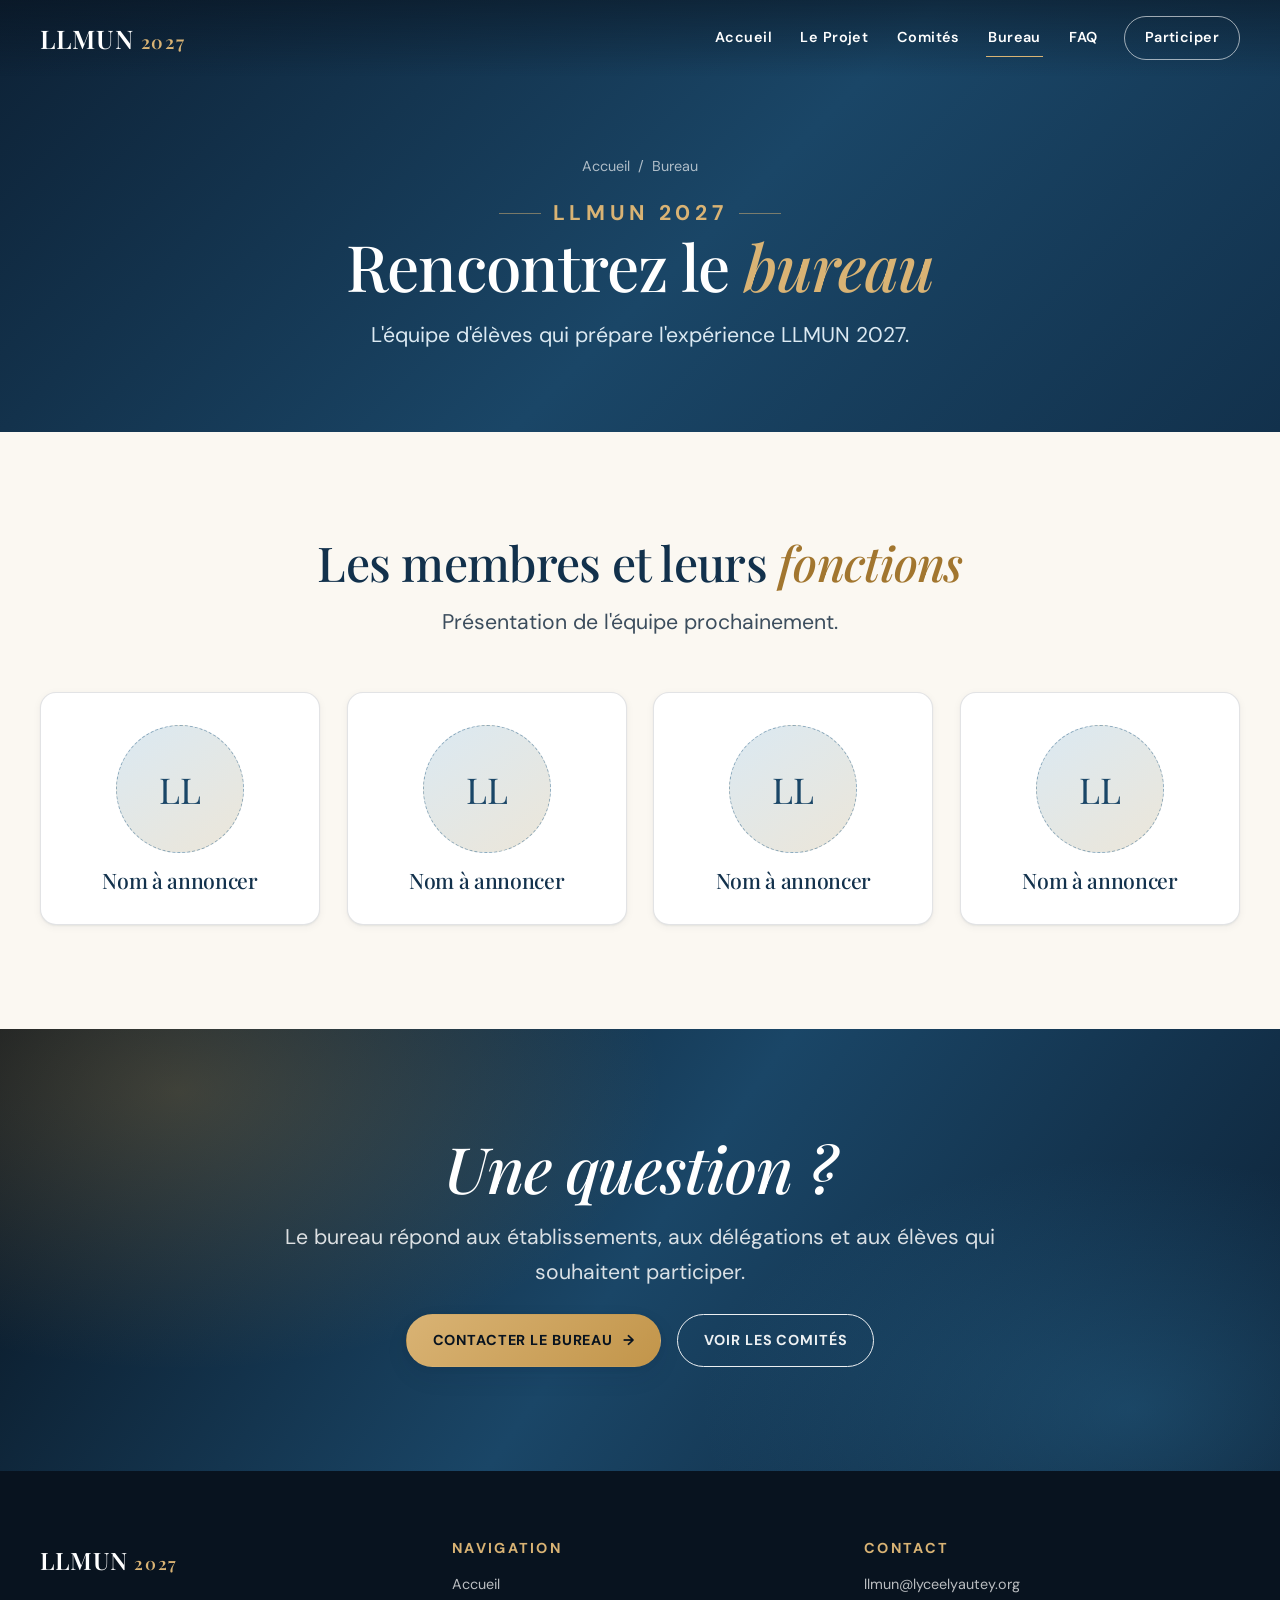
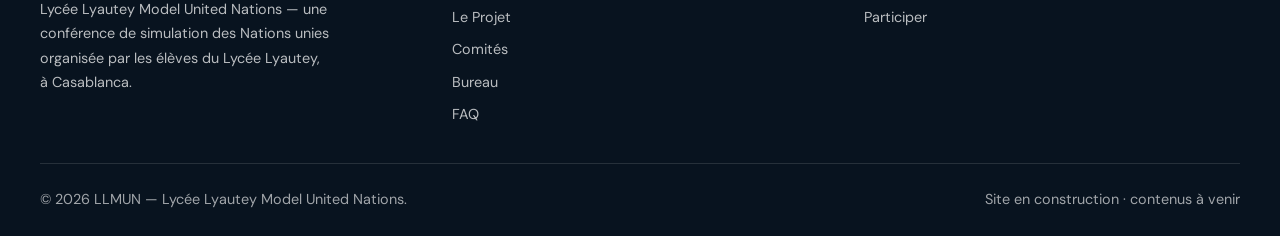
==== pages/bureau/index.html @ 02e1b775 "Structural Fix Corrected the structure of the project for frontend recognition" ====
<!doctype html>
<html lang="fr">
<head>
  <meta charset="UTF-8" />
  <meta name="viewport" content="width=device-width, initial-scale=1, viewport-fit=cover" />
  <title>Bureau — LLMUN 2027</title>
  <meta name="description" content="Le bureau d'administration de LLMUN 2027 : l'équipe d'élèves qui prépare la conférence du Lycée Lyautey." />
  <meta name="theme-color" content="#08131f" />
  <link rel="icon" href="../../assets/favicon.svg" type="image/svg+xml" />

  <link rel="preconnect" href="https://fonts.googleapis.com" />
  <link rel="preconnect" href="https://fonts.gstatic.com" crossorigin />
  <link href="https://fonts.googleapis.com/css2?family=DM+Sans:wght@400;500;600;700&family=Playfair+Display:ital,wght@0,500;0,600;1,500;1,600&display=swap" rel="stylesheet" />
  <link rel="stylesheet" href="../../assets/css/styles.css" />
</head>
<body>
  <a class="skip-link" href="#contenu">Aller au contenu</a>

  <header class="site-header">
    <nav class="nav container" aria-label="Navigation principale">
      <a class="brand" href="../../index.html">LLMUN <span>2027</span></a>
      <button class="nav-toggle" type="button" aria-label="Ouvrir le menu" aria-expanded="false" aria-controls="menu-principal">
        <span></span><span></span><span></span>
      </button>
      <div class="nav-links" id="menu-principal">
        <a href="../../index.html">Accueil</a>
        <a href="../projet/index.html">Le Projet</a>
        <a href="../comites/index.html">Comités</a>
        <a href="../bureau/index.html">Bureau</a>
        <a href="../../index.html#faq">FAQ</a>
        <a class="nav-cta" href="../../index.html#inscription">Participer</a>
      </div>
    </nav>
  </header>

  <section class="page-hero page-hero--plain">
    <div class="container">
      <nav class="breadcrumb" aria-label="Fil d'Ariane">
        <a href="../../index.html">Accueil</a>
        <span aria-hidden="true">/</span>
        <span aria-current="page">Bureau</span>
      </nav>
      <p class="eyebrow">LLMUN 2027</p>
      <h1>Rencontrez le <em>bureau</em></h1>
      <p>L'équipe d'élèves qui prépare l'expérience LLMUN 2027.</p>
    </div>
  </section>

  <main id="contenu">
    <section class="section">
      <div class="container">
        <div class="section__head reveal">
          <h2>Les membres et leurs <em>fonctions</em></h2>
          <p class="section__lead">Présentation de l'équipe prochainement.</p>
        </div>

        <div class="grid-auto grid-4" data-stagger>
          <article class="person-card reveal">
            <span class="person-card__avatar" aria-hidden="true">LL</span>
            <h3>Nom à annoncer</h3>
          </article>

          <article class="person-card reveal">
            <span class="person-card__avatar" aria-hidden="true">LL</span>
            <h3>Nom à annoncer</h3>
          </article>

          <article class="person-card reveal">
            <span class="person-card__avatar" aria-hidden="true">LL</span>
            <h3>Nom à annoncer</h3>
          </article>

          <article class="person-card reveal">
            <span class="person-card__avatar" aria-hidden="true">LL</span>
            <h3>Nom à annoncer</h3>
          </article>
        </div>
      </div>
    </section>
  </main>

  <section class="cta" id="inscription">
    <div class="container">
      <h2>Une question&nbsp;?</h2>
      <p>Le bureau répond aux établissements, aux délégations et aux élèves qui souhaitent participer.</p>
      <div class="btn-row btn-row--center">
        <a class="btn btn--gold" href="mailto:llmun@lyceelyautey.org?subject=Question%20LLMUN%202027">
          Contacter le bureau <span class="btn__arrow" aria-hidden="true">→</span>
        </a>
        <a class="btn btn--ghost" href="../comites/index.html">Voir les comités</a>
      </div>
    </div>
  </section>

  <footer class="site-footer">
    <div class="container">
      <div class="site-footer__grid">
        <div class="site-footer__about">
          <a class="brand" href="../../index.html">LLMUN <span>2027</span></a>
          <p>
            Lycée Lyautey Model United Nations — une conférence de simulation des Nations unies
            organisée par les élèves du Lycée Lyautey, à Casablanca.
          </p>
        </div>

        <nav aria-label="Pages du site">
          <h2>Navigation</h2>
          <ul>
            <li><a href="../../index.html">Accueil</a></li>
            <li><a href="../projet/index.html">Le Projet</a></li>
            <li><a href="../comites/index.html">Comités</a></li>
            <li><a href="../bureau/index.html">Bureau</a></li>
            <li><a href="../../index.html#faq">FAQ</a></li>
          </ul>
        </nav>

        <div>
          <h2>Contact</h2>
          <ul>
            <li><a href="mailto:llmun@lyceelyautey.org">llmun@lyceelyautey.org</a></li>
            <li><a href="../../index.html#inscription">Participer</a></li>
          </ul>
        </div>
      </div>

      <div class="site-footer__bottom">
        <p>© <span data-year>2027</span> LLMUN — Lycée Lyautey Model United Nations.</p>
        <p>Site en construction · contenus à venir</p>
      </div>
    </div>
  </footer>

  <script src="../../assets/js/site.js" defer></script>
</body>
</html>
---- assets/css/styles.css ----
/* ============================================================================
   LLMUN 2027 — Feuille de style principale
   Système de design : jetons → base → primitives de mise en page → composants
   → sections → mouvement → points de rupture.
   Typographie : Playfair Display (titres) + DM Sans (interface / texte courant).
   ========================================================================= */

/* ---------------------------------------------------------------- 1. JETONS */
:root {
  /* Couleurs de marque : bleu nuit diplomatique, laiton chaud, ivoire */
  --navy-950: #08131f;
  --navy-900: #0d2135;
  --navy-800: #12314c;
  --navy-700: #1a4667;
  --navy-600: #235b83;
  --blue-500: #2f7cab;
  --blue-300: #8fbcd6;
  --blue-100: #dbe9f2;

  --brass-600: #8a6224; /* petits textes : 4.8:1 sur papier */
  --brass-accent: #a2762f; /* titres >= 24px : conforme AA gros texte */
  --brass-500: #c2954a;
  --brass-400: #d9b374;
  --brass-200: #f0dcb6;

  --ivory: #fbf8f2;
  --paper: #f4f0e7;
  --paper-2: #ece6d9;

  --ink: #131e29;
  --ink-soft: #3c4d5d;
  --ink-muted: #5c6d78;
  --line: rgba(19, 30, 41, 0.12);
  --line-strong: rgba(19, 30, 41, 0.2);

  /* Rôles sémantiques */
  --bg: var(--ivory);
  --surface: #ffffff;
  --surface-alt: var(--paper);
  --text: var(--ink);
  --text-soft: var(--ink-soft);

  /* Typographie fluide (320px → 1440px) */
  --font-display: "Playfair Display", "Iowan Old Style", Georgia, serif;
  --font-sans: "DM Sans", system-ui, -apple-system, "Segoe UI", Roboto, sans-serif;

  --step--1: clamp(0.82rem, 0.79rem + 0.14vw, 0.9rem);
  --step-0: clamp(1rem, 0.96rem + 0.2vw, 1.09rem);
  --step-1: clamp(1.13rem, 1.06rem + 0.34vw, 1.33rem);
  --step-2: clamp(1.33rem, 1.2rem + 0.63vw, 1.72rem);
  --step-3: clamp(1.6rem, 1.38rem + 1.06vw, 2.25rem);
  --step-4: clamp(1.95rem, 1.58rem + 1.83vw, 3rem);
  --step-5: clamp(2.35rem, 1.73rem + 3.06vw, 4rem);
  --step-6: clamp(2.8rem, 1.65rem + 5.75vw, 6rem);

  /* Rythme d'espacement */
  --space-2xs: 0.375rem;
  --space-xs: 0.625rem;
  --space-s: 1rem;
  --space-m: 1.5rem;
  --space-l: 2.25rem;
  --space-xl: 3.5rem;
  --space-2xl: clamp(3.5rem, 2.5rem + 5vw, 7rem);

  --gutter: clamp(1.25rem, 0.9rem + 1.8vw, 2.5rem);
  --measure: 68ch;
  --container: 1200px;

  /* Formes et profondeur */
  --radius-xs: 6px;
  --radius-s: 10px;
  --radius-m: 16px;
  --radius-l: 26px;
  --radius-pill: 999px;

  --shadow-xs: 0 1px 2px rgba(11, 32, 51, 0.06), 0 2px 8px rgba(11, 32, 51, 0.05);
  --shadow-s: 0 2px 6px rgba(11, 32, 51, 0.07), 0 10px 24px rgba(11, 32, 51, 0.07);
  --shadow-m: 0 6px 14px rgba(11, 32, 51, 0.09), 0 20px 44px rgba(11, 32, 51, 0.11);
  --shadow-l: 0 18px 40px rgba(8, 19, 31, 0.18), 0 44px 90px rgba(8, 19, 31, 0.18);

  --ring: 0 0 0 3px var(--ivory), 0 0 0 6px var(--blue-500);

  /* Mouvement */
  --ease-out: cubic-bezier(0.22, 0.68, 0.32, 1);
  --ease-spring: cubic-bezier(0.32, 1.4, 0.5, 1);
  --t-fast: 160ms;
  --t-med: 280ms;
  --t-slow: 520ms;

  --header-h: 76px;
}

@media (min-width: 1600px) {
  :root {
    --container: 1320px;
  }
}

/* ------------------------------------------------------------ 2. BASE / RESET */
*,
*::before,
*::after {
  box-sizing: border-box;
}

html {
  -webkit-text-size-adjust: 100%;
  scroll-behavior: smooth;
  scroll-padding-top: calc(var(--header-h) + 1rem);
}

body {
  margin: 0;
  background: var(--bg);
  color: var(--text);
  font-family: var(--font-sans);
  font-size: var(--step-0);
  line-height: 1.65;
  overflow-x: hidden;
  -webkit-font-smoothing: antialiased;
  text-rendering: optimizeLegibility;
}

img,
picture,
svg,
video {
  display: block;
  max-width: 100%;
  height: auto;
}

h1,
h2,
h3,
h4 {
  font-family: var(--font-display);
  font-weight: 500;
  line-height: 1.1;
  margin: 0;
  text-wrap: balance;
  letter-spacing: -0.015em;
}

p {
  margin: 0;
  text-wrap: pretty;
}

a {
  color: inherit;
}

button {
  font: inherit;
  color: inherit;
}

:focus-visible {
  outline: none;
  box-shadow: var(--ring);
  border-radius: var(--radius-xs);
}

::selection {
  background: var(--brass-200);
  color: var(--navy-900);
}

.skip-link {
  position: absolute;
  left: 50%;
  top: 0;
  transform: translate(-50%, -150%);
  z-index: 200;
  padding: 0.75rem 1.25rem;
  background: var(--navy-900);
  color: #fff;
  border-radius: 0 0 var(--radius-s) var(--radius-s);
  font-weight: 600;
  text-decoration: none;
  transition: transform var(--t-fast) var(--ease-out);
}

.skip-link:focus-visible {
  transform: translate(-50%, 0);
}

.visually-hidden {
  position: absolute !important;
  width: 1px;
  height: 1px;
  padding: 0;
  margin: -1px;
  overflow: hidden;
  clip-path: inset(50%);
  white-space: nowrap;
}

/* -------------------------------------------------------- 3. MISE EN PAGE */
.container {
  width: min(var(--container), 100% - (var(--gutter) * 2));
  margin-inline: auto;
}

.container--narrow {
  width: min(820px, 100% - (var(--gutter) * 2));
}

.section {
  padding-block: var(--space-2xl);
}

.section--tight {
  padding-block: clamp(2.5rem, 1.8rem + 3.5vw, 4.5rem);
}

.section--paper {
  background: var(--paper);
}

.section__head {
  max-width: 62ch;
  margin-inline: auto;
  text-align: center;
  margin-bottom: clamp(2rem, 1.4rem + 2.4vw, 3.5rem);
}

.section__head h2,
.section__title {
  font-size: var(--step-4);
  color: var(--navy-800);
}

.section__head h2 em,
.section__title em {
  font-style: italic;
  color: var(--brass-accent);
}

.section__lead {
  margin-top: var(--space-s);
  color: var(--text-soft);
  font-size: var(--step-1);
  line-height: 1.6;
}

/* Surtitre avec filets décoratifs */
.eyebrow {
  display: flex;
  align-items: center;
  justify-content: center;
  gap: 0.75rem;
  margin: 0 0 var(--space-s);
  font-family: var(--font-sans);
  font-size: clamp(0.68rem, 0.64rem + 0.2vw, 0.78rem);
  font-weight: 700;
  letter-spacing: 0.22em;
  text-transform: uppercase;
  color: var(--brass-600);
}

.eyebrow::before,
.eyebrow::after {
  content: "";
  width: clamp(18px, 5vw, 42px);
  height: 1px;
  background: currentColor;
  opacity: 0.5;
}

.eyebrow--start {
  justify-content: flex-start;
}

.eyebrow--start::before {
  display: none;
}

/* ------------------------------------------------------------- 4. BOUTONS */
.btn {
  --btn-bg: var(--navy-700);
  --btn-fg: #fff;
  display: inline-flex;
  align-items: center;
  justify-content: center;
  gap: 0.6rem;
  min-height: 48px;
  padding: 0.85rem 1.6rem;
  border: 1px solid transparent;
  border-radius: var(--radius-pill);
  background: var(--btn-bg);
  color: var(--btn-fg);
  font-family: var(--font-sans);
  font-size: var(--step--1);
  font-weight: 700;
  letter-spacing: 0.06em;
  text-transform: uppercase;
  text-decoration: none;
  cursor: pointer;
  box-shadow: var(--shadow-s);
  transition: transform var(--t-fast) var(--ease-out), box-shadow var(--t-med) var(--ease-out),
    background-color var(--t-med) var(--ease-out), color var(--t-med) var(--ease-out),
    border-color var(--t-med) var(--ease-out);
}

.btn:hover {
  transform: translateY(-2px);
  box-shadow: var(--shadow-m);
}

.btn:active {
  transform: translateY(0);
}

.btn__arrow {
  transition: transform var(--t-med) var(--ease-spring);
}

.btn:hover .btn__arrow {
  transform: translateX(4px);
}

.btn--gold {
  --btn-bg: linear-gradient(135deg, var(--brass-400), var(--brass-500));
  --btn-fg: var(--navy-950);
}

.btn--light {
  --btn-bg: var(--ivory);
  --btn-fg: var(--navy-800);
}

.btn--ghost {
  --btn-bg: transparent;
  --btn-fg: currentColor;
  border-color: currentColor;
  box-shadow: none;
  opacity: 0.92;
}

.btn--ghost:hover {
  background: rgba(255, 255, 255, 0.12);
  box-shadow: none;
  opacity: 1;
}

.btn--on-light.btn--ghost {
  color: var(--navy-800);
  border-color: var(--line-strong);
}

.btn--on-light.btn--ghost:hover {
  background: rgba(19, 49, 76, 0.06);
}

.btn[disabled],
.btn[aria-disabled="true"] {
  cursor: not-allowed;
  opacity: 0.55;
  box-shadow: none;
}

.btn[disabled]:hover,
.btn[aria-disabled="true"]:hover {
  transform: none;
  box-shadow: none;
}

.btn-row {
  display: flex;
  flex-wrap: wrap;
  gap: var(--space-s);
}

.btn-row--center {
  justify-content: center;
}

/* Lien texte fléché */
.link-arrow {
  display: inline-flex;
  align-items: center;
  gap: 0.5rem;
  font-weight: 700;
  font-size: var(--step--1);
  letter-spacing: 0.04em;
  text-transform: uppercase;
  text-decoration: none;
  color: var(--navy-700);
  padding-block: 0.35rem;
}

.link-arrow span:last-child {
  transition: transform var(--t-med) var(--ease-spring);
}

.link-arrow:hover span:last-child {
  transform: translateX(5px);
}

/* -------------------------------------------------------- 5. EN-TÊTE / NAV */
.site-header {
  position: fixed;
  inset: 0 0 auto;
  z-index: 100;
  transition: background-color var(--t-med) var(--ease-out), box-shadow var(--t-med) var(--ease-out);
}

.site-header::after {
  content: "";
  position: absolute;
  inset: 0;
  z-index: -1;
  background: linear-gradient(180deg, rgba(8, 19, 31, 0.55), rgba(8, 19, 31, 0));
  opacity: 1;
  transition: opacity var(--t-med) var(--ease-out);
}

.site-header.is-stuck {
  background: rgba(251, 248, 242, 0.9);
  backdrop-filter: saturate(150%) blur(14px);
  -webkit-backdrop-filter: saturate(150%) blur(14px);
  box-shadow: 0 1px 0 var(--line), var(--shadow-xs);
}

.site-header.is-stuck::after {
  opacity: 0;
}

.nav {
  display: flex;
  align-items: center;
  justify-content: space-between;
  gap: var(--space-m);
  min-height: var(--header-h);
}

.brand {
  display: inline-flex;
  align-items: baseline;
  gap: 0.4rem;
  font-family: var(--font-display);
  font-size: clamp(1.25rem, 1.1rem + 0.7vw, 1.6rem);
  font-weight: 600;
  letter-spacing: 0.04em;
  color: #fff;
  text-decoration: none;
  transition: color var(--t-med) var(--ease-out);
}

.brand span {
  font-size: 0.72em;
  color: var(--brass-400);
  letter-spacing: 0.1em;
}

.site-header.is-stuck .brand {
  color: var(--navy-800);
}

.site-header.is-stuck .brand span {
  color: var(--brass-600);
}

.nav-links {
  display: flex;
  align-items: center;
  gap: clamp(0.9rem, 0.2rem + 1.6vw, 2.1rem);
}

.nav-links a {
  position: relative;
  color: #fff;
  font-size: var(--step--1);
  font-weight: 600;
  letter-spacing: 0.03em;
  text-decoration: none;
  padding: 0.55rem 0.15rem;
  transition: color var(--t-med) var(--ease-out);
}

.nav-links a::after {
  content: "";
  position: absolute;
  left: 0;
  right: 0;
  bottom: 0.1rem;
  height: 1.5px;
  background: var(--brass-400);
  transform: scaleX(0);
  transform-origin: left;
  transition: transform var(--t-med) var(--ease-out);
}

.nav-links a:hover::after,
.nav-links a[aria-current="page"]::after {
  transform: scaleX(1);
}

.site-header.is-stuck .nav-links a {
  color: var(--navy-800);
}

.site-header.is-stuck .nav-links a:hover {
  color: var(--navy-600);
}

.nav-cta {
  border: 1px solid rgba(255, 255, 255, 0.6);
  border-radius: var(--radius-pill);
  padding: 0.6rem 1.25rem !important;
}

.nav-cta::after {
  display: none !important;
}

.nav-cta:hover {
  background: var(--brass-400);
  border-color: var(--brass-400);
  color: var(--navy-950) !important;
}

.site-header.is-stuck .nav-cta {
  border-color: var(--navy-700);
  background: var(--navy-700);
  color: #fff !important;
}

.site-header.is-stuck .nav-cta:hover {
  background: var(--navy-900);
  border-color: var(--navy-900);
}

/* Bouton hamburger */
.nav-toggle {
  display: none;
  width: 46px;
  height: 46px;
  padding: 0;
  border: 0;
  border-radius: var(--radius-s);
  background: transparent;
  cursor: pointer;
  position: relative;
  z-index: 96;
}

.nav-toggle span {
  position: absolute;
  left: 50%;
  width: 22px;
  height: 2px;
  border-radius: 2px;
  background: #fff;
  transform: translateX(-50%);
  transition: transform var(--t-med) var(--ease-out), opacity var(--t-fast) linear,
    background-color var(--t-med) var(--ease-out);
}

.nav-toggle span:nth-child(1) {
  top: 17px;
}
.nav-toggle span:nth-child(2) {
  top: 23px;
}
.nav-toggle span:nth-child(3) {
  top: 29px;
}

.site-header.is-stuck .nav-toggle span {
  background: var(--navy-800);
}

.nav-toggle[aria-expanded="true"] span,
.site-header.is-stuck .nav-toggle[aria-expanded="true"] span {
  background: #fff;
}

.nav-toggle[aria-expanded="true"] span:nth-child(1) {
  transform: translateX(-50%) translateY(6px) rotate(45deg);
}
.nav-toggle[aria-expanded="true"] span:nth-child(2) {
  opacity: 0;
}
.nav-toggle[aria-expanded="true"] span:nth-child(3) {
  transform: translateX(-50%) translateY(-6px) rotate(-45deg);
}

/* Tiroir ouvert : l'en-tête redevient transparent pour laisser respirer le
   panneau, et le logo passe au-dessus tout en restant lisible sur fond sombre. */
body.nav-open .site-header,
body.nav-open .site-header.is-stuck {
  background: transparent;
  box-shadow: none;
  backdrop-filter: none;
  -webkit-backdrop-filter: none;
}

body.nav-open .brand,
body.nav-open .site-header.is-stuck .brand {
  position: relative;
  z-index: 96;
  color: #fff;
}

body.nav-open .brand span,
body.nav-open .site-header.is-stuck .brand span {
  color: var(--brass-400);
}

.nav-scrim {
  position: fixed;
  inset: 0;
  z-index: 90;
  background: rgba(8, 19, 31, 0.55);
  opacity: 0;
  visibility: hidden;
  transition: opacity var(--t-med) var(--ease-out), visibility var(--t-med);
}

body.nav-open .nav-scrim {
  opacity: 1;
  visibility: visible;
}

body.nav-open {
  overflow: hidden;
}

/* ---------------------------------------------------------------- 6. HÉROS */
.hero {
  position: relative;
  display: grid;
  align-items: end;
  min-height: min(100svh, 900px);
  padding-block: calc(var(--header-h) + var(--space-xl)) clamp(3.5rem, 2rem + 6vw, 7rem);
  color: #fff;
  overflow: hidden;
  isolation: isolate;
}

.hero__media {
  position: absolute;
  inset: 0;
  z-index: -2;
}

.hero__media img {
  width: 100%;
  height: 100%;
  object-fit: cover;
  object-position: center 45%;
  animation: hero-zoom 18s var(--ease-out) forwards;
}

@keyframes hero-zoom {
  from {
    transform: scale(1.08);
  }
  to {
    transform: scale(1);
  }
}

.hero__media::after {
  content: "";
  position: absolute;
  inset: 0;
  background: linear-gradient(105deg, rgba(6, 16, 26, 0.92) 0%, rgba(7, 20, 33, 0.74) 45%, rgba(10, 28, 45, 0.4) 100%),
    linear-gradient(0deg, rgba(6, 16, 26, 0.85), rgba(6, 16, 26, 0) 55%);
}

.hero .eyebrow {
  color: var(--brass-400);
  justify-content: flex-start;
}

.hero .eyebrow::before {
  display: none;
}

.hero h1 {
  font-size: var(--step-6);
  line-height: 0.95;
  letter-spacing: -0.03em;
  max-width: 14ch;
  text-shadow: 0 6px 30px rgba(0, 0, 0, 0.35);
}

.hero h1 em {
  display: block;
  font-style: italic;
  font-weight: 600;
  color: var(--brass-400);
}

.hero .btn-row {
  margin-top: clamp(1.75rem, 1.2rem + 2vw, 2.75rem);
}

/* Héros secondaire (pages internes) */
.page-hero {
  position: relative;
  display: grid;
  align-items: center;
  min-height: clamp(330px, 48vh, 480px);
  padding-block: calc(var(--header-h) + var(--space-l)) var(--space-l);
  color: #fff;
  overflow: hidden;
  isolation: isolate;
  text-align: center;
  background: linear-gradient(135deg, var(--navy-900), var(--navy-700) 55%, var(--navy-800));
}

.page-hero__media {
  position: absolute;
  inset: 0;
  z-index: -2;
}

.page-hero__media img {
  width: 100%;
  height: 100%;
  object-fit: cover;
}

.page-hero__media::after {
  content: "";
  position: absolute;
  inset: 0;
  background: linear-gradient(180deg, rgba(7, 18, 30, 0.88), rgba(8, 24, 39, 0.74)),
    radial-gradient(120% 90% at 50% 0%, rgba(15, 47, 74, 0.4), transparent);
}

.page-hero .eyebrow {
  color: var(--brass-400);
}

.page-hero h1 {
  font-size: var(--step-5);
}

.page-hero h1 em {
  font-style: italic;
  color: var(--brass-400);
}

.page-hero p {
  max-width: 58ch;
  margin: var(--space-s) auto 0;
  color: var(--blue-100);
  font-size: var(--step-1);
}

/* Fil d'Ariane */
.breadcrumb {
  display: flex;
  flex-wrap: wrap;
  justify-content: center;
  gap: 0.5rem;
  margin-bottom: var(--space-s);
  font-size: var(--step--1);
  color: rgba(255, 255, 255, 0.65);
}

.breadcrumb a {
  text-decoration: none;
  border-bottom: 1px solid transparent;
}

.breadcrumb a:hover {
  border-color: currentColor;
}

/* --------------------------------------------------- 7. BANDEAU D'INFOS CLÉS */
.facts {
  position: relative;
  z-index: 2;
  margin-top: clamp(-4.5rem, -5vw, -2.5rem);
}

.facts__inner {
  display: grid;
  grid-template-columns: repeat(auto-fit, minmax(min(100%, 200px), 1fr));
  gap: 1px;
  margin: 0;
  background: var(--line);
  border-radius: var(--radius-m);
  overflow: hidden;
  box-shadow: var(--shadow-m);
}

.fact {
  display: flex;
  flex-direction: column;
  gap: 0.35rem;
  padding: clamp(1.25rem, 1rem + 1vw, 2rem);
  background: var(--surface);
  text-align: center;
}

.fact dt {
  order: 2;
  font-size: var(--step--1);
  font-weight: 600;
  letter-spacing: 0.12em;
  text-transform: uppercase;
  color: var(--ink-muted);
}

.fact dd {
  order: 1;
  margin: 0;
  font-family: var(--font-display);
  font-size: clamp(1.45rem, 1.15rem + 1.1vw, 2rem);
  color: var(--navy-800);
  line-height: 1.15;
}

/* ----------------------------------------------------------- 8. GRILLES */
.grid-auto {
  display: grid;
  gap: clamp(1rem, 0.7rem + 1.2vw, 1.75rem);
}

.grid-auto > * {
  min-width: 0;
}

.grid-3 {
  grid-template-columns: repeat(auto-fit, minmax(min(100%, 280px), 1fr));
}

.grid-4 {
  grid-template-columns: repeat(auto-fit, minmax(min(100%, 230px), 1fr));
}

/* Cartes comités (visuel + dégradé) */
.committee-card {
  position: relative;
  display: flex;
  flex-direction: column;
  justify-content: flex-end;
  min-height: 300px;
  padding: clamp(1.25rem, 1rem + 1vw, 1.75rem);
  border-radius: var(--radius-m);
  overflow: hidden;
  isolation: isolate;
  color: #fff;
  text-decoration: none;
  background: linear-gradient(150deg, var(--navy-900), var(--navy-700));
  box-shadow: var(--shadow-s);
  transition: transform var(--t-med) var(--ease-out), box-shadow var(--t-med) var(--ease-out);
}

.committee-card:hover {
  transform: translateY(-6px);
  box-shadow: var(--shadow-m);
}

.committee-card__media {
  position: absolute;
  inset: 0;
  z-index: -2;
}

.committee-card__media img {
  width: 100%;
  height: 100%;
  object-fit: cover;
  transition: transform var(--t-slow) var(--ease-out);
}

.committee-card:hover .committee-card__media img {
  transform: scale(1.06);
}

.committee-card::before {
  content: "";
  position: absolute;
  inset: 0;
  z-index: -1;
  background: linear-gradient(180deg, rgba(7, 18, 30, 0.2) 20%, rgba(7, 18, 30, 0.88));
}

.committee-card__num {
  font-family: var(--font-display);
  font-size: var(--step-2);
  color: var(--brass-400);
  letter-spacing: 0.04em;
}

.committee-card h2,
.committee-card h3 {
  margin-top: 0.35rem;
  font-size: var(--step-2);
}

.committee-card p {
  margin-top: 0.4rem;
  color: rgba(255, 255, 255, 0.78);
  font-size: var(--step--1);
}

/* Carte comité sans visuel : filigrane typographique */
.committee-card--placeholder {
  /* Sans visuel ni description, la carte se resserre pour éviter le vide. */
  min-height: 240px;
  background: linear-gradient(155deg, var(--navy-900) 10%, var(--navy-700) 60%, var(--brass-600) 190%);
}

.committee-card--placeholder::after {
  content: "LLMUN";
  position: absolute;
  top: 8%;
  left: 50%;
  z-index: -1;
  transform: translateX(-50%) rotate(-9deg);
  font-family: var(--font-display);
  font-size: clamp(1.9rem, 1.2rem + 2.4vw, 3rem);
  font-weight: 600;
  letter-spacing: 0.02em;
  color: #fff;
  opacity: 0.14;
  white-space: nowrap;
  pointer-events: none;
}

.committee-card--cta {
  background: linear-gradient(160deg, var(--navy-800), var(--navy-950));
  justify-content: center;
  text-align: center;
  align-items: center;
}

.committee-card--cta::before {
  background: radial-gradient(85% 65% at 50% 118%, rgba(217, 179, 116, 0.5), transparent 70%);
}

.committee-card--cta h3 {
  font-size: var(--step-3);
}

.committee-card--cta .arrow {
  display: grid;
  place-items: center;
  width: 46px;
  height: 46px;
  margin-top: var(--space-s);
  border: 1px solid rgba(255, 255, 255, 0.5);
  border-radius: 50%;
  font-size: 1.1rem;
  transition: transform var(--t-med) var(--ease-spring), background-color var(--t-med) var(--ease-out);
}

.committee-card--cta:hover .arrow {
  transform: translateX(5px);
  background: rgba(255, 255, 255, 0.14);
}

/* Cartes « atout / raison » */
.feature-card {
  position: relative;
  padding: clamp(1.5rem, 1.2rem + 1.2vw, 2.25rem);
  background: var(--surface);
  border: 1px solid var(--line);
  border-radius: var(--radius-m);
  box-shadow: var(--shadow-xs);
  transition: transform var(--t-med) var(--ease-out), box-shadow var(--t-med) var(--ease-out),
    border-color var(--t-med) var(--ease-out);
}

.feature-card:hover {
  transform: translateY(-4px);
  border-color: rgba(194, 149, 74, 0.45);
  box-shadow: var(--shadow-s);
}

.feature-card__num {
  display: inline-grid;
  place-items: center;
  width: 44px;
  height: 44px;
  margin-bottom: var(--space-s);
  border-radius: 50%;
  background: var(--blue-100);
  color: var(--navy-700);
  font-family: var(--font-display);
  font-size: var(--step-1);
}

.feature-card h3,
.feature-card h4 {
  font-size: var(--step-2);
  color: var(--navy-800);
  margin-bottom: 0.5rem;
}

.feature-card p {
  color: var(--text-soft);
}

/* Cartes personnes (bureau) */
.person-card {
  display: flex;
  flex-direction: column;
  align-items: center;
  gap: var(--space-s);
  padding: clamp(1.5rem, 1.2rem + 1vw, 2rem) var(--space-m);
  background: var(--surface);
  border: 1px solid var(--line);
  border-radius: var(--radius-m);
  box-shadow: var(--shadow-xs);
  text-align: center;
  transition: transform var(--t-med) var(--ease-out), box-shadow var(--t-med) var(--ease-out);
}

.person-card:hover {
  transform: translateY(-4px);
  box-shadow: var(--shadow-s);
}

.person-card__avatar {
  display: grid;
  place-items: center;
  width: clamp(96px, 22vw, 128px);
  aspect-ratio: 1;
  border-radius: 50%;
  background: linear-gradient(145deg, var(--blue-100), var(--paper-2));
  border: 1px dashed rgba(35, 91, 131, 0.45);
  color: var(--navy-700);
  font-family: var(--font-display);
  font-size: var(--step-3);
}

.person-card h3 {
  font-size: var(--step-1);
  color: var(--navy-800);
}

.person-card p {
  font-size: var(--step--1);
  font-weight: 600;
  letter-spacing: 0.1em;
  text-transform: uppercase;
  color: var(--brass-600);
}

/* ------------------------------------------------------ 9. BLOCS ÉDITORIAUX */
.split {
  display: grid;
  grid-template-columns: repeat(auto-fit, minmax(min(100%, 320px), 1fr));
  gap: clamp(1.75rem, 1.2rem + 3vw, 4rem);
  align-items: center;
}

.split + .split {
  margin-top: clamp(2.5rem, 1.8rem + 3.5vw, 5rem);
}

.split__media {
  position: relative;
  margin: 0;
  border-radius: var(--radius-m);
  overflow: hidden;
  box-shadow: var(--shadow-m);
}

.split__media img {
  width: 100%;
  aspect-ratio: 4 / 3;
  object-fit: cover;
  transition: transform var(--t-slow) var(--ease-out);
}

.split__media:hover img {
  transform: scale(1.04);
}

.split__media figcaption {
  position: absolute;
  left: 0;
  right: 0;
  bottom: 0;
  padding: 2.5rem 1.25rem 1rem;
  background: linear-gradient(transparent, rgba(7, 18, 30, 0.8));
  color: #fff;
  font-size: var(--step--1);
  font-weight: 600;
  letter-spacing: 0.08em;
  text-transform: uppercase;
}

.split--reverse .split__media {
  order: -1;
}

.prose h2 {
  font-size: var(--step-4);
  color: var(--navy-800);
}

.prose h3 {
  font-size: var(--step-3);
  color: var(--navy-800);
}

.prose h4 {
  margin-top: 0.4rem;
  font-size: var(--step-2);
  font-style: italic;
  color: var(--brass-600);
}

.prose p {
  margin-top: var(--space-s);
  max-width: var(--measure);
  color: var(--text-soft);
  font-size: var(--step-1);
  line-height: 1.7;
}

.prose .btn-row,
.prose .link-arrow {
  margin-top: var(--space-m);
}

/* Bloc « ambition » de l'accueil */
.ambition {
  text-align: center;
}

.ambition__text {
  max-width: 62ch;
  margin-inline: auto;
}

.ambition__text p + p {
  margin-top: var(--space-m);
  font-size: var(--step-1);
  line-height: 1.7;
  color: var(--text-soft);
}

.ambition__text .btn-row {
  margin-top: var(--space-l);
}

/* Bloc manifeste */
.statement {
  max-width: 46ch;
  margin-inline: auto;
  text-align: center;
  font-family: var(--font-display);
  font-size: var(--step-3);
  font-style: italic;
  line-height: 1.35;
  color: var(--navy-800);
}

.statement::before {
  content: "\201C";
  display: block;
  font-size: 3.4em;
  line-height: 0.75;
  color: var(--brass-500);
  opacity: 0.55;
}

/* ------------------------------------------------------------------ 10. FAQ */
.faq-list {
  display: grid;
  gap: 0.75rem;
  max-width: 860px;
  margin-inline: auto;
}

.faq-item {
  background: var(--surface);
  border: 1px solid var(--line);
  border-radius: var(--radius-s);
  box-shadow: var(--shadow-xs);
  overflow: hidden;
  transition: border-color var(--t-med) var(--ease-out), box-shadow var(--t-med) var(--ease-out);
}

.faq-item[open] {
  border-color: rgba(35, 91, 131, 0.35);
  box-shadow: var(--shadow-s);
}

.faq-item summary {
  display: flex;
  align-items: center;
  justify-content: space-between;
  gap: var(--space-s);
  padding: clamp(1rem, 0.9rem + 0.5vw, 1.35rem) clamp(1rem, 0.9rem + 0.6vw, 1.6rem);
  cursor: pointer;
  list-style: none;
  font-family: var(--font-display);
  font-size: var(--step-1);
  color: var(--navy-800);
}

.faq-item summary::-webkit-details-marker {
  display: none;
}

.faq-item summary::after {
  content: "";
  flex: none;
  width: 11px;
  height: 11px;
  border-right: 2px solid var(--navy-600);
  border-bottom: 2px solid var(--navy-600);
  transform: rotate(45deg) translate(-2px, -2px);
  transition: transform var(--t-med) var(--ease-out);
}

.faq-item[open] summary::after {
  transform: rotate(-135deg) translate(-3px, -3px);
}

.faq-item__body {
  padding: 0 clamp(1rem, 0.9rem + 0.6vw, 1.6rem) clamp(1.1rem, 1rem + 0.5vw, 1.5rem);
  color: var(--text-soft);
  max-width: var(--measure);
}

/* --------------------------------------------------------- 11. APPEL FINAL */
.cta {
  position: relative;
  padding-block: var(--space-2xl);
  text-align: center;
  color: #fff;
  background: linear-gradient(125deg, var(--navy-950), var(--navy-700) 50%, var(--navy-900));
  overflow: hidden;
  isolation: isolate;
}

.cta::before {
  content: "";
  position: absolute;
  inset: -40% -10% auto;
  height: 180%;
  z-index: -1;
  background: radial-gradient(45% 50% at 20% 30%, rgba(194, 149, 74, 0.28), transparent 70%),
    radial-gradient(40% 45% at 82% 70%, rgba(47, 124, 171, 0.35), transparent 70%);
}

.cta h2 {
  font-size: var(--step-5);
  font-style: italic;
}

.cta p {
  max-width: 52ch;
  margin: var(--space-s) auto var(--space-m);
  color: rgba(255, 255, 255, 0.84);
  font-size: var(--step-1);
}

.cta__note {
  margin-top: var(--space-m);
  font-size: var(--step--1);
  color: rgba(255, 255, 255, 0.6);
}

/* ---------------------------------------------------------- 12. PIED DE PAGE */
.site-footer {
  background: var(--navy-950);
  color: rgba(255, 255, 255, 0.72);
  padding-block: clamp(2.5rem, 2rem + 3vw, 4.5rem) var(--space-m);
  font-size: var(--step--1);
}

.site-footer__grid {
  display: grid;
  grid-template-columns: repeat(auto-fit, minmax(min(100%, 210px), 1fr));
  gap: var(--space-l);
  padding-bottom: var(--space-l);
  border-bottom: 1px solid rgba(255, 255, 255, 0.12);
}

.site-footer .brand {
  color: #fff;
  font-size: 1.5rem;
}

.site-footer__about p {
  margin-top: var(--space-s);
  max-width: 34ch;
  line-height: 1.7;
}

.site-footer h2 {
  font-family: var(--font-sans);
  font-size: var(--step--1);
  font-weight: 700;
  letter-spacing: 0.16em;
  text-transform: uppercase;
  color: var(--brass-400);
  margin-bottom: var(--space-s);
}

.site-footer ul {
  list-style: none;
  margin: 0;
  padding: 0;
  display: grid;
  gap: 0.55rem;
}

.site-footer a {
  color: inherit;
  text-decoration: none;
  transition: color var(--t-fast) var(--ease-out);
}

.site-footer a:hover {
  color: #fff;
}

.site-footer__bottom {
  display: flex;
  flex-wrap: wrap;
  justify-content: space-between;
  gap: var(--space-s);
  padding-top: var(--space-m);
  color: rgba(255, 255, 255, 0.62);
}

/* ------------------------------------------------------------ 13. MOUVEMENT */
.reveal {
  opacity: 0;
  transform: translateY(22px);
  transition: opacity 700ms var(--ease-out), transform 700ms var(--ease-out);
  transition-delay: var(--reveal-delay, 0ms);
}

.reveal.is-visible {
  opacity: 1;
  transform: none;
}

@media (prefers-reduced-motion: reduce) {
  html {
    scroll-behavior: auto;
  }

  *,
  *::before,
  *::after {
    animation-duration: 0.001ms !important;
    animation-iteration-count: 1 !important;
    transition-duration: 0.001ms !important;
  }

  .reveal {
    opacity: 1;
    transform: none;
  }
}

/* --------------------------------------------------- 14. POINTS DE RUPTURE */

/* Tablette : la navigation passe en tiroir */
@media (max-width: 900px) {
  .nav-toggle {
    display: block;
  }

  .nav-links {
    position: fixed;
    z-index: 95;
    top: 0;
    right: 0;
    bottom: 0;
    width: min(360px, 86vw);
    flex-direction: column;
    align-items: stretch;
    justify-content: center;
    gap: 0.25rem;
    padding: calc(var(--header-h) + 1.5rem) clamp(1.5rem, 5vw, 2.5rem) 2.5rem;
    background: linear-gradient(160deg, var(--navy-900), var(--navy-800));
    box-shadow: var(--shadow-l);
    transform: translateX(102%);
    visibility: hidden;
    transition: transform var(--t-med) var(--ease-out), visibility var(--t-med);
    overflow-y: auto;
  }

  body.nav-open .nav-links {
    transform: translateX(0);
    visibility: visible;
  }

  .nav-links a,
  .site-header.is-stuck .nav-links a {
    padding: 0.9rem 0;
    color: #fff;
    font-family: var(--font-display);
    font-size: var(--step-2);
    font-weight: 500;
    border-bottom: 1px solid rgba(255, 255, 255, 0.1);
    opacity: 0;
    transform: translateX(18px);
    transition: opacity var(--t-med) var(--ease-out), transform var(--t-med) var(--ease-out);
  }

  body.nav-open .nav-links a {
    opacity: 1;
    transform: none;
    transition-delay: calc(55ms * var(--i, 0) + 90ms);
  }

  .nav-links a::after {
    display: none;
  }

  .nav-links a[aria-current="page"] {
    color: var(--brass-400);
  }

  .nav-cta,
  .site-header.is-stuck .nav-cta {
    margin-top: var(--space-m);
    padding: 0.95rem 1.5rem !important;
    border: 0;
    border-radius: var(--radius-pill);
    background: linear-gradient(135deg, var(--brass-400), var(--brass-500));
    color: var(--navy-950) !important;
    font-family: var(--font-sans) !important;
    font-size: var(--step--1) !important;
    font-weight: 700;
    letter-spacing: 0.08em;
    text-transform: uppercase;
    text-align: center;
  }

  .split--reverse .split__media {
    order: 0;
  }
}

/* Mobile */
@media (max-width: 620px) {
  :root {
    --header-h: 66px;
  }

  .hero {
    min-height: min(100svh, 720px);
    align-items: center;
  }

  .hero h1 {
    max-width: 12ch;
  }

  .hero .btn-row .btn {
    flex: 1 1 100%;
  }

  .facts {
    margin-top: -2rem;
  }

  .fact {
    text-align: left;
  }

  .committee-card {
    min-height: 250px;
  }

  .split__media img {
    aspect-ratio: 16 / 10;
  }

  .site-footer__bottom {
    flex-direction: column;
  }
}

/* Très petits écrans */
@media (max-width: 380px) {
  :root {
    --gutter: 1rem;
  }

  .brand {
    font-size: 1.15rem;
  }
}

/* Téléphone en paysage */
@media (max-height: 520px) and (orientation: landscape) {
  .hero {
    min-height: auto;
    padding-block: calc(var(--header-h) + 2rem) 3rem;
  }

  .nav-links {
    justify-content: flex-start;
  }
}

/* Grands écrans */
@media (min-width: 1800px) {
  .hero h1 {
    max-width: 15ch;
  }
}
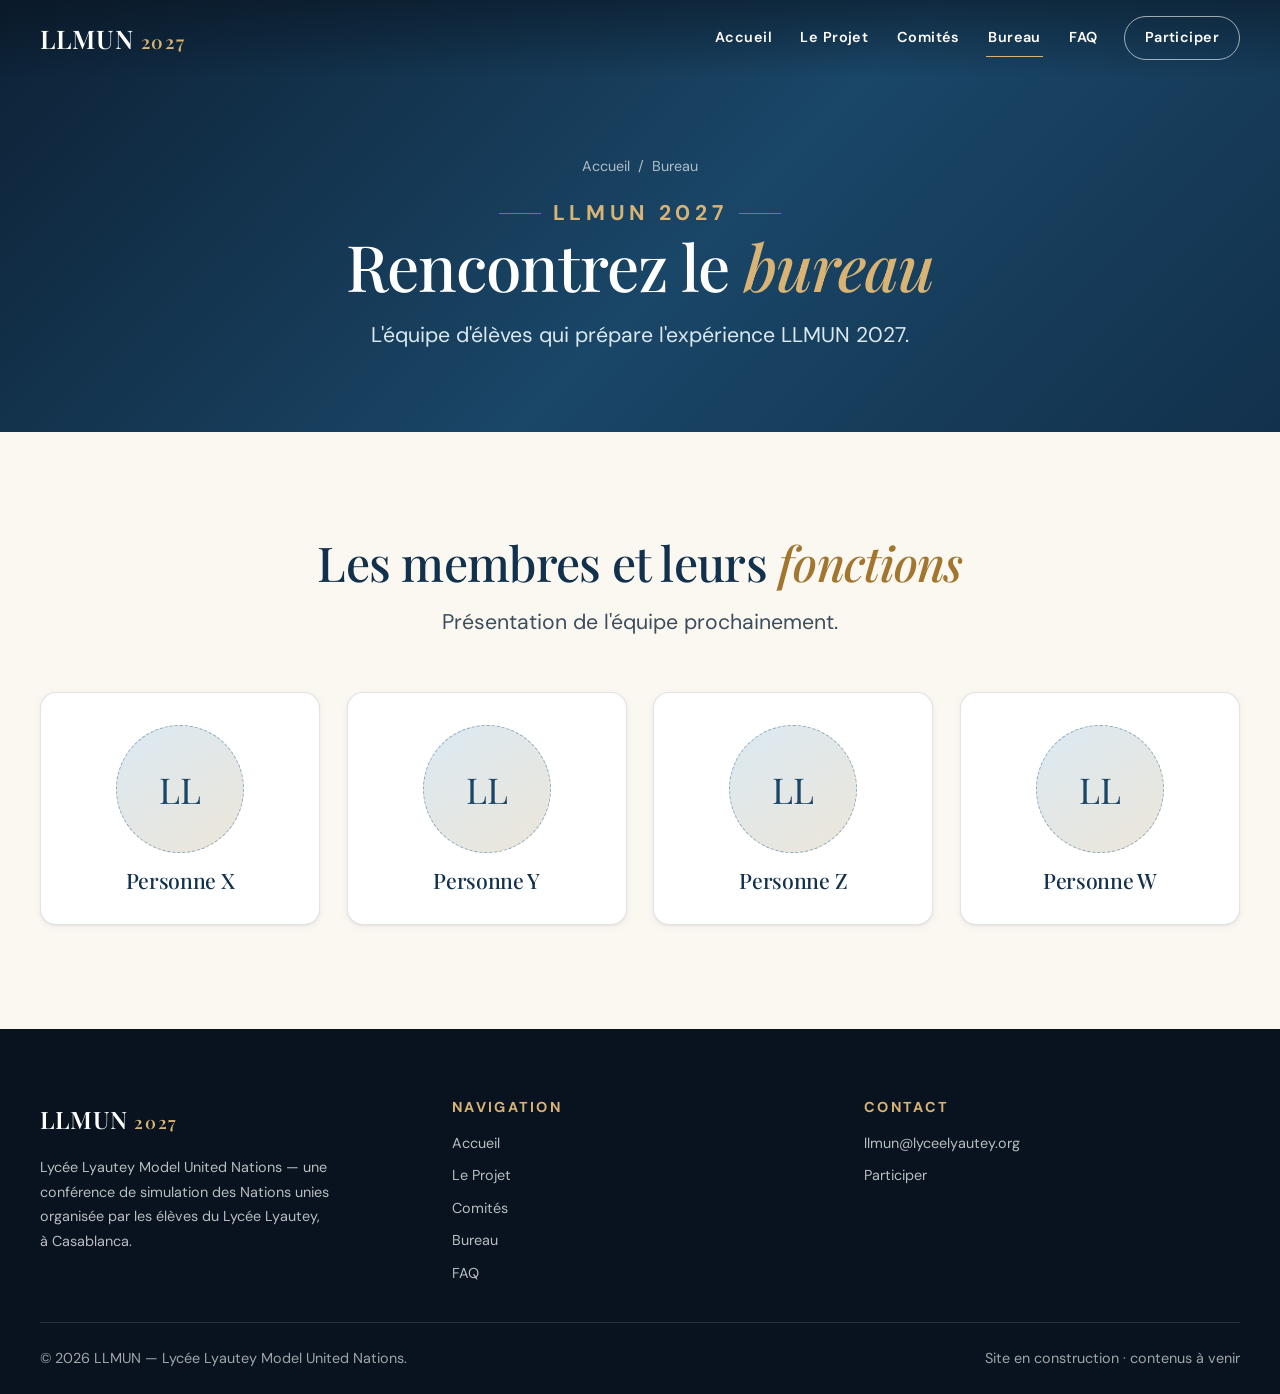
==== commit 40ac188b: "Fix Redirections Fixed page redirections issues and replaced mosquee images with placeholders for fu" ====
--- a/pages/bureau/index.html
+++ b/pages/bureau/index.html
@@ -57,40 +57,27 @@
         <div class="grid-auto grid-4" data-stagger>
           <article class="person-card reveal">
             <span class="person-card__avatar" aria-hidden="true">LL</span>
-            <h3>Nom à annoncer</h3>
+            <h3>Personne X</h3>
           </article>
 
           <article class="person-card reveal">
             <span class="person-card__avatar" aria-hidden="true">LL</span>
-            <h3>Nom à annoncer</h3>
+            <h3>Personne Y</h3>
           </article>
 
           <article class="person-card reveal">
             <span class="person-card__avatar" aria-hidden="true">LL</span>
-            <h3>Nom à annoncer</h3>
+            <h3>Personne Z</h3>
           </article>
 
           <article class="person-card reveal">
             <span class="person-card__avatar" aria-hidden="true">LL</span>
-            <h3>Nom à annoncer</h3>
+            <h3>Personne W</h3>
           </article>
         </div>
       </div>
     </section>
   </main>
-
-  <section class="cta" id="inscription">
-    <div class="container">
-      <h2>Une question&nbsp;?</h2>
-      <p>Le bureau répond aux établissements, aux délégations et aux élèves qui souhaitent participer.</p>
-      <div class="btn-row btn-row--center">
-        <a class="btn btn--gold" href="mailto:llmun@lyceelyautey.org?subject=Question%20LLMUN%202027">
-          Contacter le bureau <span class="btn__arrow" aria-hidden="true">→</span>
-        </a>
-        <a class="btn btn--ghost" href="../comites/index.html">Voir les comités</a>
-      </div>
-    </div>
-  </section>
 
   <footer class="site-footer">
     <div class="container">
--- a/assets/css/styles.css
+++ b/assets/css/styles.css
@@ -1093,6 +1093,26 @@
   text-transform: uppercase;
 }
 
+.split__placeholder {
+  display: grid;
+  place-items: center;
+  min-height: 260px;
+  background: linear-gradient(145deg, var(--paper-2), var(--paper));
+  border: 1px solid var(--line-strong);
+  color: var(--ink-muted);
+  box-shadow: var(--shadow-s);
+}
+
+.split__placeholder span {
+  padding: 0.65rem 1rem;
+  border: 1px dashed var(--brass-accent);
+  color: var(--brass-600);
+  font-size: var(--step--1);
+  font-weight: 600;
+  letter-spacing: 0.08em;
+  text-transform: uppercase;
+}
+
 .split--reverse .split__media {
   order: -1;
 }
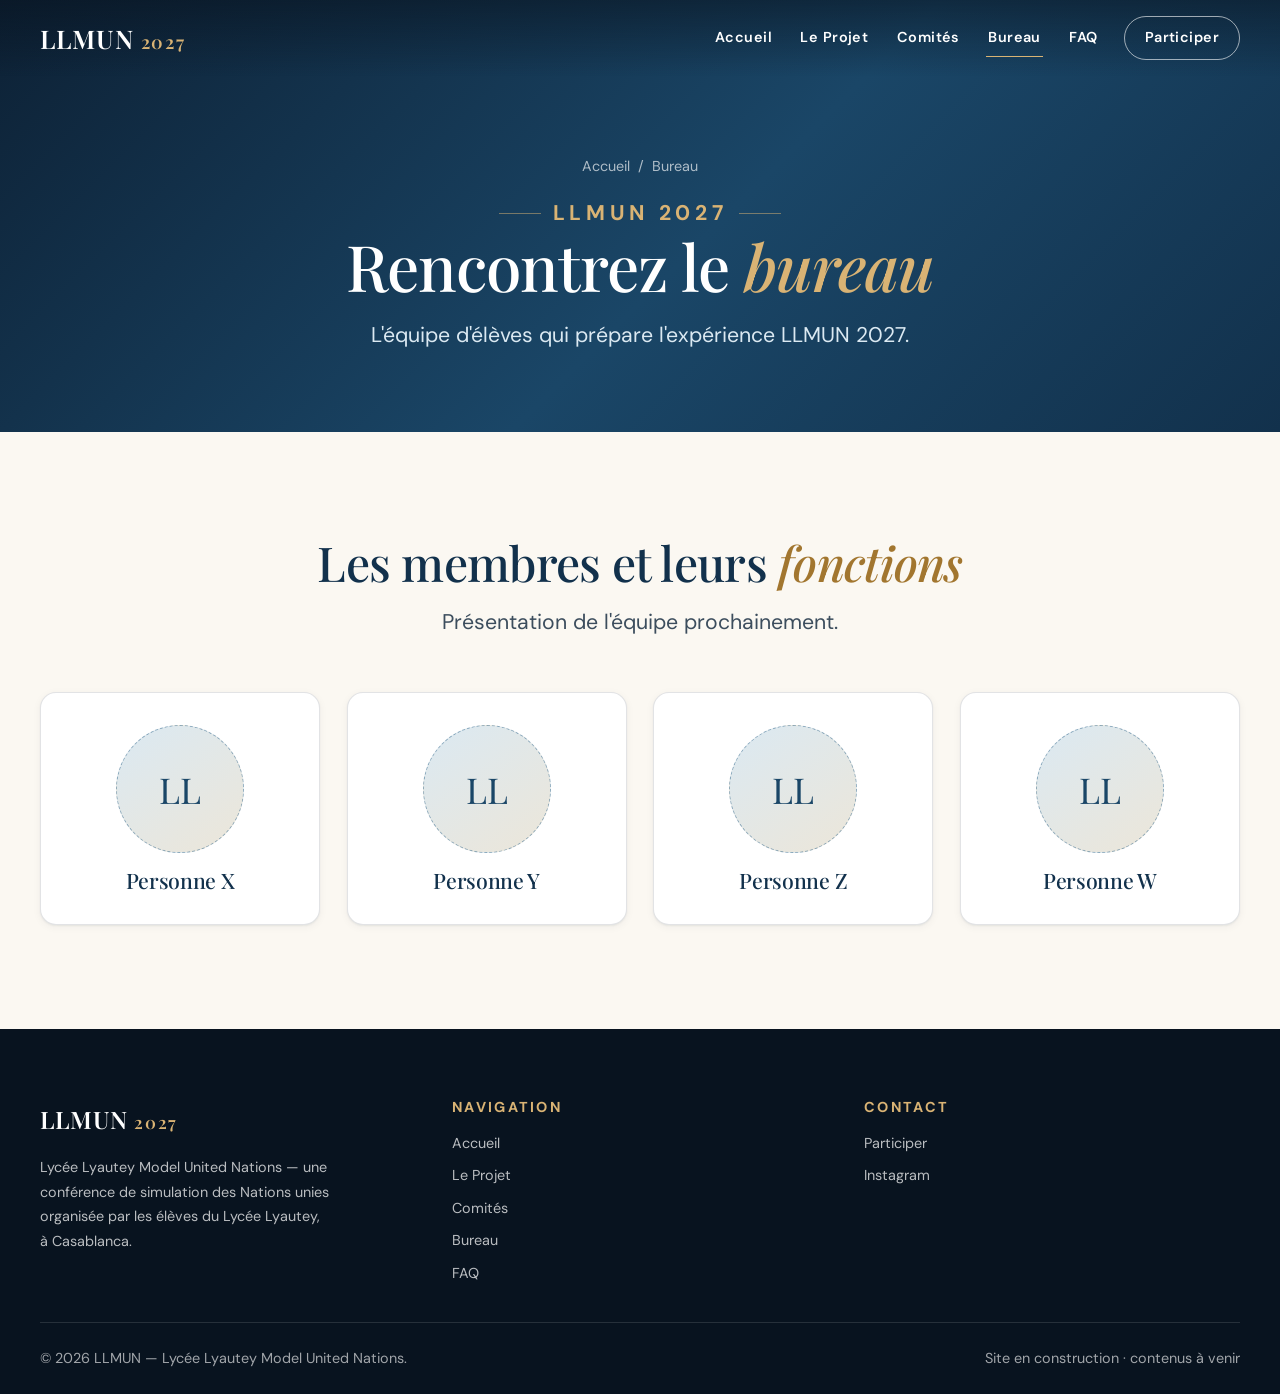
==== commit 5dca2a79: "Email Removed + social Added Instagram link and removed email adress" ====
--- a/pages/bureau/index.html
+++ b/pages/bureau/index.html
@@ -104,8 +104,8 @@
         <div>
           <h2>Contact</h2>
           <ul>
-            <li><a href="mailto:llmun@lyceelyautey.org">llmun@lyceelyautey.org</a></li>
             <li><a href="../../index.html#inscription">Participer</a></li>
+            <li><a href="https://www.instagram.com/lyauteymun.maroc/" target="_blank" rel="noopener noreferrer">Instagram</a></li>
           </ul>
         </div>
       </div>
